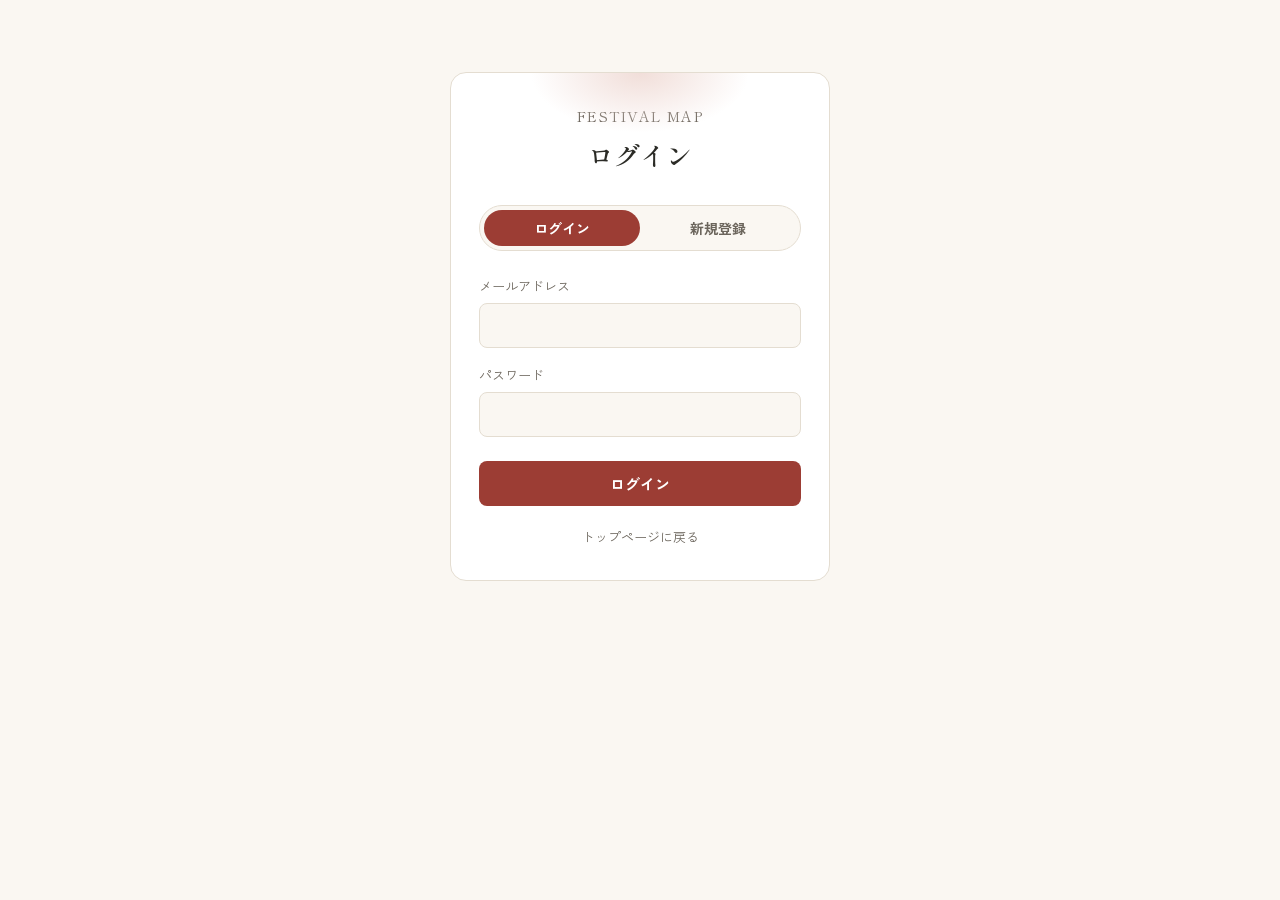
==== auth.html @ f3870a17 "feat: バイブコーディング" ====
<!DOCTYPE html>
<html lang="ja">
<head>
<meta charset="UTF-8">
<meta name="viewport" content="width=device-width, initial-scale=1">
<title>ログイン — Festival Map</title>
<link rel="preconnect" href="https://fonts.googleapis.com">
<link href="https://fonts.googleapis.com/css2?family=Shippori+Mincho:wght@500;600&family=Zen+Kaku+Gothic+New:wght@400;700&display=swap" rel="stylesheet">
<link rel="stylesheet" href="css/style.css">
</head>
<body>
  <div class="card">
    <p class="brand">FESTIVAL MAP</p>
    <h1 id="heading">ログイン</h1>

    <div class="tabs" role="tablist">
      <button class="tab" id="tab-login" role="tab" aria-selected="true">ログイン</button>
      <button class="tab" id="tab-signup" role="tab" aria-selected="false">新規登録</button>
    </div>

    <div class="message" id="message" role="alert"></div>

    <form id="auth-form">
      <div class="field" id="field-name" hidden>
        <label for="display-name">表示名</label>
        <input type="text" id="display-name" autocomplete="nickname" placeholder="例: 山田太郎">
      </div>

      <div class="field">
        <label for="email">メールアドレス</label>
        <input type="email" id="email" autocomplete="email" required>
      </div>

      <div class="field">
        <label for="password">パスワード</label>
        <input type="password" id="password" autocomplete="current-password" required minlength="6">
      </div>

      <button type="submit" class="primary" id="submit-btn">ログイン</button>
    </form>

    <a href="index.html" class="back-link">トップページに戻る</a>
  </div>

  <script type="module" src="js/auth.js"></script>
</body>
</html>
---- css/style.css ----
:root {
    --color-bg: #FAF7F2;
    --color-surface: #FFFFFF;
    --color-ink: #2B2B26;
    --color-ink-soft: #6B655C;
    --color-accent: #9C3D34;
    --color-accent-hover: #7F2F27;
    --color-accent-soft: #F1DED9;
    --color-success: #4B7F52;
    --color-error: #C1443B;
    --color-border: #E4DDD1;
    --font-display: 'Shippori Mincho', serif;
    --font-body: 'Zen Kaku Gothic New', sans-serif;
  }

  * { box-sizing: border-box; }

  body {
    margin: 0;
    min-height: 100vh;
    background: var(--color-bg);
    color: var(--color-ink);
    font-family: var(--font-body);
    display: flex;
    justify-content: center;
    align-items: flex-start;
    padding: 8vh 16px 40px;
    line-height: 1.7;
  }

  .card {
    width: 100%;
    max-width: 380px;
    background: var(--color-surface);
    border: 1px solid var(--color-border);
    border-radius: 16px;
    padding: 32px 28px;
    position: relative;
    overflow: hidden;
  }

  /* 提灯の灯りをイメージした、控えめな上部のグロー */
  .card::before {
    content: '';
    position: absolute;
    top: -60px;
    left: 50%;
    transform: translateX(-50%);
    width: 220px;
    height: 120px;
    background: radial-gradient(ellipse at center, var(--color-accent-soft) 0%, transparent 70%);
    pointer-events: none;
  }

  .brand {
    font-family: var(--font-display);
    font-size: 14px;
    letter-spacing: 0.08em;
    color: var(--color-ink-soft);
    text-align: center;
    margin: 0 0 4px;
  }

  h1 {
    font-family: var(--font-display);
    font-size: 26px;
    font-weight: 600;
    text-align: center;
    margin: 0 0 28px;
    position: relative;
  }

  .tabs {
    display: flex;
    border: 1px solid var(--color-border);
    border-radius: 999px;
    padding: 4px;
    margin-bottom: 24px;
    background: var(--color-bg);
  }

  .tab {
    flex: 1;
    border: none;
    background: transparent;
    padding: 8px 0;
    font-family: var(--font-body);
    font-size: 14px;
    font-weight: 700;
    color: var(--color-ink-soft);
    border-radius: 999px;
    cursor: pointer;
    transition: background 0.15s ease, color 0.15s ease;
  }

  .tab[aria-selected="true"] {
    background: var(--color-accent);
    color: #fff;
  }

  .field {
    margin-bottom: 16px;
  }

  label {
    display: block;
    font-size: 13px;
    color: var(--color-ink-soft);
    margin-bottom: 6px;
  }

  input {
    width: 100%;
    padding: 11px 12px;
    border: 1px solid var(--color-border);
    border-radius: 8px;
    font-size: 15px;
    font-family: var(--font-body);
    background: var(--color-bg);
    color: var(--color-ink);
  }

  input:focus {
    outline: 2px solid var(--color-accent);
    outline-offset: 1px;
    background: var(--color-surface);
  }

  button.primary {
    width: 100%;
    padding: 12px;
    margin-top: 8px;
    border: none;
    border-radius: 8px;
    background: var(--color-accent);
    color: #fff;
    font-family: var(--font-body);
    font-size: 15px;
    font-weight: 700;
    cursor: pointer;
    transition: background 0.15s ease;
  }

  button.primary:hover { background: var(--color-accent-hover); }
  button.primary:disabled { background: var(--color-border); cursor: not-allowed; }

  button.primary:focus-visible,
  .tab:focus-visible {
    outline: 2px solid var(--color-accent);
    outline-offset: 2px;
  }

  .message {
    font-size: 13.5px;
    border-radius: 8px;
    padding: 10px 12px;
    margin-bottom: 16px;
    display: none;
  }

  .message.error {
    display: block;
    background: #FBEAE8;
    color: var(--color-error);
  }

  .message.success {
    display: block;
    background: #E9F2EA;
    color: var(--color-success);
  }

  .back-link {
    display: block;
    text-align: center;
    margin-top: 20px;
    font-size: 13px;
    color: var(--color-ink-soft);
    text-decoration: none;
  }
  .back-link:hover { color: var(--color-accent); }

  @media (prefers-reduced-motion: reduce) {
    .tab, button.primary { transition: none; }
  }

  /* ダッシュボード用の簡易レイアウト */
  .dash-header {
    width: 100%;
    max-width: 480px;
    display: flex;
    justify-content: space-between;
    align-items: center;
    margin-bottom: 20px;
  }

  .dash-header .who {
    font-size: 14px;
    color: var(--color-ink-soft);
  }

  .link-button {
    border: 1px solid var(--color-border);
    background: var(--color-surface);
    color: var(--color-ink-soft);
    font-family: var(--font-body);
    font-size: 13px;
    padding: 8px 14px;
    border-radius: 999px;
    cursor: pointer;
  }
  .link-button:hover { border-color: var(--color-accent); color: var(--color-accent); }
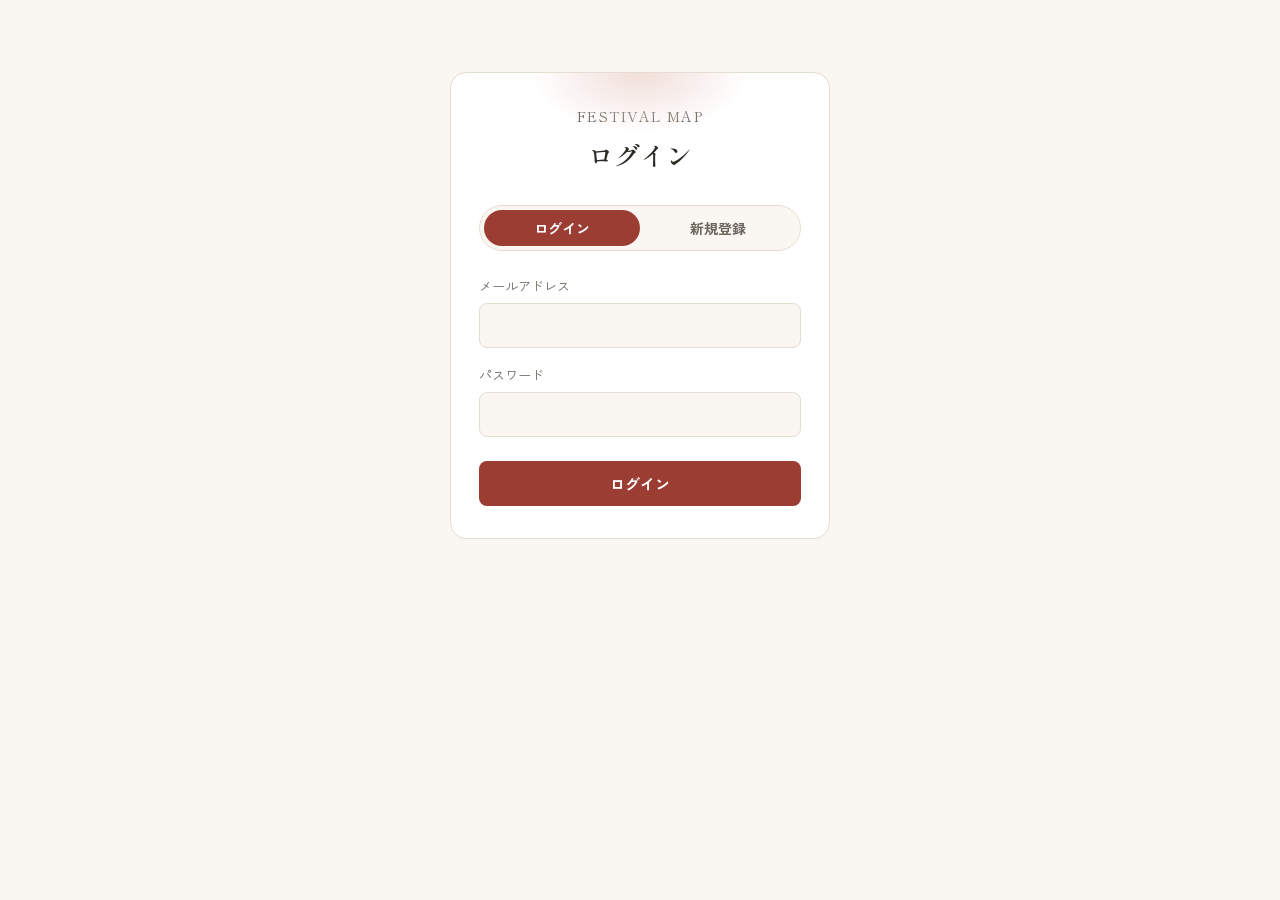
==== commit 3579c0ac: "feat: グループ追加・参加" ====
--- a/auth.html
+++ b/auth.html
@@ -14,8 +14,8 @@
     <h1 id="heading">ログイン</h1>
 
     <div class="tabs" role="tablist">
-      <button class="tab" id="tab-login" role="tab" aria-selected="true">ログイン</button>
-      <button class="tab" id="tab-signup" role="tab" aria-selected="false">新規登録</button>
+      <button class="tab" id="tab-login" type="button" role="tab" aria-selected="true">ログイン</button>
+      <button class="tab" id="tab-signup" type="button" role="tab" aria-selected="false">新規登録</button>
     </div>
 
     <div class="message" id="message" role="alert"></div>
@@ -38,8 +38,6 @@
 
       <button type="submit" class="primary" id="submit-btn">ログイン</button>
     </form>
-
-    <a href="index.html" class="back-link">トップページに戻る</a>
   </div>
 
   <script type="module" src="js/auth.js"></script>
--- a/css/style.css
+++ b/css/style.css
@@ -209,4 +209,102 @@
     border-radius: 999px;
     cursor: pointer;
   }
-  .link-button:hover { border-color: var(--color-accent); color: var(--color-accent); }+  .link-button:hover { border-color: var(--color-accent); color: var(--color-accent); }
+
+  /* グループ機能まわり */
+  .section-title {
+    font-family: var(--font-display);
+    font-size: 18px;
+    margin: 0 0 16px;
+  }
+
+  .group-list {
+    list-style: none;
+    margin: 0;
+    padding: 0;
+  }
+
+  .group-empty {
+    color: var(--color-ink-soft);
+    font-size: 14px;
+    text-align: center;
+    padding: 12px 0;
+  }
+
+  .group-item {
+    display: flex;
+    align-items: center;
+    justify-content: space-between;
+    gap: 10px;
+    padding: 12px 0;
+    border-bottom: 1px solid var(--color-border);
+  }
+  .group-item:last-child { border-bottom: none; }
+
+  .group-item .name {
+    font-weight: 700;
+    font-size: 15px;
+  }
+
+  .badge {
+    display: inline-block;
+    font-size: 11px;
+    font-weight: 700;
+    padding: 3px 9px;
+    border-radius: 999px;
+    background: var(--color-accent-soft);
+    color: var(--color-accent);
+    margin-left: 8px;
+  }
+
+  .button-secondary {
+    border: 1px solid var(--color-border);
+    background: transparent;
+    color: var(--color-ink-soft);
+    font-family: var(--font-body);
+    font-size: 12.5px;
+    padding: 7px 12px;
+    border-radius: 8px;
+    cursor: pointer;
+    white-space: nowrap;
+  }
+  .button-secondary:hover { border-color: var(--color-accent); color: var(--color-accent); }
+
+  /* 招待コード表示モーダル */
+  .modal-backdrop {
+    position: fixed;
+    inset: 0;
+    background: rgba(43, 43, 38, 0.45);
+    display: flex;
+    align-items: center;
+    justify-content: center;
+    padding: 16px;
+    z-index: 10;
+  }
+  .modal-backdrop[hidden] { display: none; }
+
+  .modal {
+    width: 100%;
+    max-width: 340px;
+    background: var(--color-surface);
+    border-radius: 16px;
+    padding: 28px 24px;
+  }
+
+  .modal-note {
+    font-size: 13px;
+    color: var(--color-ink-soft);
+    margin: 0 0 16px;
+  }
+
+  .code-display {
+    font-family: var(--font-display);
+    font-size: 28px;
+    letter-spacing: 0.12em;
+    text-align: center;
+    background: var(--color-bg);
+    border: 1px dashed var(--color-border);
+    border-radius: 10px;
+    padding: 16px 8px;
+    margin-bottom: 16px;
+  }
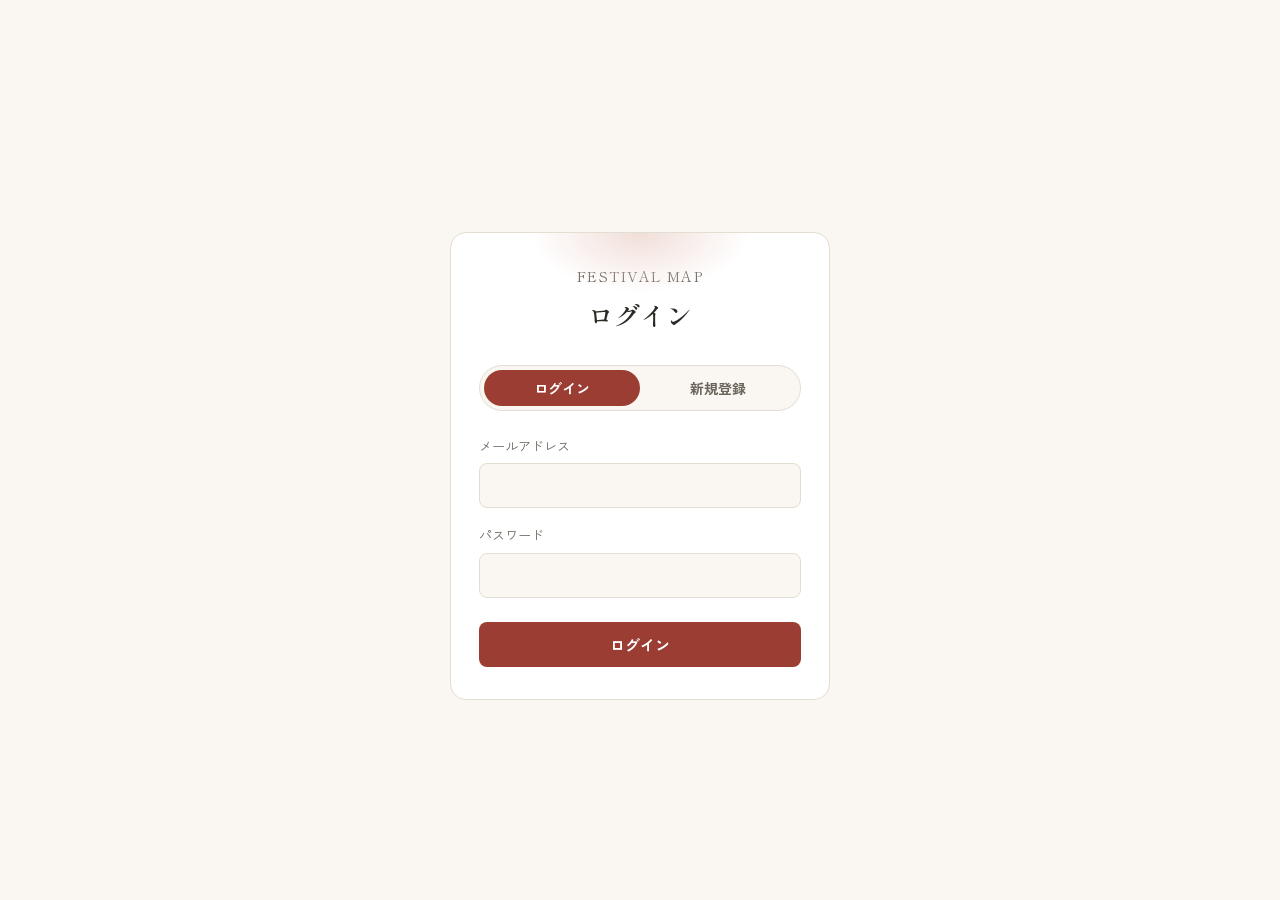
==== commit 580b6479: "fix: レイアウトを修正" ====
--- a/auth.html
+++ b/auth.html
@@ -8,7 +8,7 @@
 <link href="https://fonts.googleapis.com/css2?family=Shippori+Mincho:wght@500;600&family=Zen+Kaku+Gothic+New:wght@400;700&display=swap" rel="stylesheet">
 <link rel="stylesheet" href="css/style.css">
 </head>
-<body>
+<body class="auth-page">
   <div class="card">
     <p class="brand">FESTIVAL MAP</p>
     <h1 id="heading">ログイン</h1>
--- a/css/style.css
+++ b/css/style.css
@@ -22,10 +22,17 @@
     color: var(--color-ink);
     font-family: var(--font-body);
     display: flex;
+    flex-direction: column;
+    align-items: flex-start;
+    justify-content: flex-start;
+    padding: 0 16px 40px;
+    line-height: 1.7;
+  }
+
+  body.auth-page {
+    align-items: center;
     justify-content: center;
-    align-items: flex-start;
     padding: 8vh 16px 40px;
-    line-height: 1.7;
   }
 
   .card {
@@ -184,17 +191,55 @@
     .tab, button.primary { transition: none; }
   }
 
-  /* ダッシュボード用の簡易レイアウト */
-  .dash-header {
-    width: 100%;
-    max-width: 480px;
-    display: flex;
+  /* 統一ナビゲーションバー */
+  .app-nav {
+    width: 100%;
+    max-width: none;
+    display: flex;
+    flex-wrap: wrap;
+    align-items: center;
     justify-content: space-between;
+    gap: 10px 16px;
+    padding: 14px 18px;
+    margin: 0 0 20px;
+    background: var(--color-surface);
+    border: 1px solid var(--color-border);
+    border-top: none;
+    border-left: none;
+    border-right: none;
+    border-radius: 0;
+  }
+  .app-nav.wide { max-width: none; }
+  .app-nav .who {
+    font-size: 13px;
+    color: var(--color-ink-soft);
+    white-space: nowrap;
+  }
+  .app-nav-links {
+    display: flex;
+    gap: 6px;
+    flex-wrap: wrap;
+  }
+  .app-nav-right {
+    display: flex;
     align-items: center;
-    margin-bottom: 20px;
-  }
-
-  .dash-header .who {
+    gap: 10px;
+    flex-wrap: wrap;
+  }
+  .nav-event-select {
+    font-size: 13px;
+    padding: 6px 10px;
+    border-radius: 999px;
+    width: auto;
+  }
+
+  @media (max-width: 640px) {
+    .app-nav { justify-content: center; text-align: center; }
+    .app-nav .who { width: 100%; text-align: center; }
+    .app-nav-links, .app-nav-right { justify-content: center; width: 100%; }
+  }
+
+  .who {
     font-size: 14px;
     color: var(--color-ink-soft);
   }
@@ -208,6 +253,8 @@
     padding: 8px 14px;
     border-radius: 999px;
     cursor: pointer;
+    text-decoration: none;
+    display: inline-block;
   }
   .link-button:hover { border-color: var(--color-accent); color: var(--color-accent); }
 
@@ -217,6 +264,15 @@
     font-size: 18px;
     margin: 0 0 16px;
   }
+
+  .card-header-row {
+    display: flex;
+    align-items: center;
+    justify-content: space-between;
+    gap: 10px;
+    margin-bottom: 16px;
+  }
+  .card-header-row .section-title { margin: 0; }
 
   .group-list {
     list-style: none;
@@ -267,6 +323,8 @@
     border-radius: 8px;
     cursor: pointer;
     white-space: nowrap;
+    text-decoration: none;
+    display: inline-block;
   }
   .button-secondary:hover { border-color: var(--color-accent); color: var(--color-accent); }
 
@@ -307,4 +365,290 @@
     border-radius: 10px;
     padding: 16px 8px;
     margin-bottom: 16px;
+  }
+
+  /* ナビゲーション */
+  .top-nav {
+    width: 100%;
+    max-width: 480px;
+    display: flex;
+    gap: 8px;
+    margin-bottom: 16px;
+  }
+  .nav-link {
+    font-size: 13px;
+    font-weight: 700;
+    text-decoration: none;
+    color: var(--color-ink-soft);
+    padding: 6px 14px;
+    border-radius: 999px;
+    border: 1px solid transparent;
+  }
+  .nav-link:hover { color: var(--color-accent); }
+  .nav-link.is-active {
+    color: var(--color-accent);
+    border-color: var(--color-border);
+    background: var(--color-surface);
+  }
+
+  /* フォーム部品の共通拡張 */
+  select, textarea {
+    width: 100%;
+    padding: 11px 12px;
+    border: 1px solid var(--color-border);
+    border-radius: 8px;
+    font-size: 15px;
+    font-family: var(--font-body);
+    background: var(--color-bg);
+    color: var(--color-ink);
+  }
+  select:focus, textarea:focus {
+    outline: 2px solid var(--color-accent);
+    outline-offset: 1px;
+    background: var(--color-surface);
+  }
+  textarea { resize: vertical; min-height: 60px; }
+
+  .field-row {
+    display: flex;
+    gap: 12px;
+  }
+  .field-row .field { flex: 1; }
+
+  .quick-add-toggle {
+    background: none;
+    border: none;
+    color: var(--color-accent);
+    font-size: 13px;
+    font-family: var(--font-body);
+    cursor: pointer;
+    padding: 4px 0 12px;
+    text-align: left;
+  }
+
+  .quick-add-box {
+    display: flex;
+    gap: 8px;
+    margin-bottom: 16px;
+  }
+  .quick-add-box input { flex: 1; }
+  .quick-add-box[hidden] { display: none; }
+
+  .member-chips {
+    display: flex;
+    flex-wrap: wrap;
+    gap: 6px;
+    margin: 0 0 20px;
+    padding: 0;
+    list-style: none;
+  }
+  .member-chips li {
+    font-size: 12.5px;
+    background: var(--color-bg);
+    border: 1px solid var(--color-border);
+    border-radius: 999px;
+    padding: 4px 12px;
+  }
+  .member-chips .empty {
+    color: var(--color-ink-soft);
+    border: none;
+    background: none;
+    padding: 0;
+  }
+
+  /* シフト一覧 */
+  .shift-list {
+    list-style: none;
+    margin: 0;
+    padding: 0;
+  }
+  .shift-item {
+    padding: 14px 0;
+    border-bottom: 1px solid var(--color-border);
+  }
+  .shift-item:last-child { border-bottom: none; }
+  .shift-item .top-row {
+    display: flex;
+    justify-content: space-between;
+    align-items: baseline;
+    gap: 8px;
+  }
+  .shift-item .time {
+    font-family: var(--font-display);
+    font-weight: 600;
+    font-size: 15px;
+  }
+  .shift-item .who-name { font-size: 13.5px; color: var(--color-ink-soft); }
+  .shift-item .meta {
+    font-size: 12.5px;
+    color: var(--color-ink-soft);
+    margin-top: 4px;
+  }
+  .shift-item .note {
+    font-size: 13px;
+    margin-top: 6px;
+  }
+
+  .helper-text {
+    margin: -6px 0 16px;
+    color: var(--color-ink-soft);
+    font-size: 13px;
+  }
+
+  .subsection-title {
+    font-family: var(--font-body);
+    font-size: 14px;
+    font-weight: 700;
+    margin: 0 0 10px;
+  }
+
+  .compact-list {
+    list-style: none;
+    margin: 0;
+    padding: 0;
+  }
+
+  .compact-list li {
+    padding: 8px 0;
+    border-bottom: 1px solid var(--color-border);
+    font-size: 13.5px;
+  }
+  .compact-list li:last-child { border-bottom: none; }
+
+  .events-layout {
+    width: 100%;
+    max-width: 1120px;
+    display: flex;
+    flex-direction: column;
+    gap: 20px;
+  }
+
+  .events-layout .card {
+    max-width: none;
+  }
+
+  .event-summary-grid {
+    display: grid;
+    grid-template-columns: repeat(2, minmax(0, 1fr));
+    gap: 16px;
+  }
+
+  .event-map-shell {
+    display: grid;
+    gap: 10px;
+    margin-bottom: 10px;
+  }
+
+  #event-booth-map {
+    width: 100%;
+    height: 280px;
+    border: 1px solid var(--color-border);
+    border-radius: 12px;
+  }
+
+  .map-hint.static {
+    position: static;
+    margin: 0;
+  }
+
+  /* マップページ */
+  body.map-page {
+    padding: 0 0 40px;
+    max-width: none;
+  }
+
+  .map-layout {
+    width: 100%;
+    max-width: none;
+    display: flex;
+    gap: 20px;
+    align-items: flex-start;
+    margin: 0;
+  }
+
+  .map-pane {
+    flex: 7 1 0;
+    position: relative;
+    min-width: 0;
+  }
+
+  #leaflet-map {
+    width: 100%;
+    height: 72vh;
+    min-height: 420px;
+    border-radius: 16px;
+    border: 1px solid var(--color-border);
+  }
+
+  .map-hint {
+    position: absolute;
+    top: 12px;
+    left: 12px;
+    right: 12px;
+    background: var(--color-surface);
+    border: 1px solid var(--color-border);
+    border-radius: 8px;
+    padding: 8px 12px;
+    font-size: 13px;
+    z-index: 500;
+  }
+  .map-hint[hidden] { display: none; }
+
+  .side-pane {
+    flex: 3 1 0;
+    max-width: 340px;
+    display: flex;
+    flex-direction: column;
+    gap: 20px;
+  }
+
+  .group-checkbox-list {
+    display: flex;
+    flex-direction: column;
+    gap: 10px;
+  }
+  .group-checkbox-list label {
+    display: flex;
+    align-items: center;
+    gap: 8px;
+    font-size: 13.5px;
+    cursor: pointer;
+  }
+  .group-checkbox-list input[type="checkbox"] {
+    width: 16px;
+    height: 16px;
+    accent-color: var(--color-accent);
+  }
+
+  .onshift-item {
+    display: flex;
+    justify-content: space-between;
+    gap: 8px;
+    font-size: 13.5px;
+    padding: 8px 0;
+    border-bottom: 1px solid var(--color-border);
+  }
+  .onshift-item:last-child { border-bottom: none; }
+  .onshift-item .booth { color: var(--color-ink-soft); }
+
+  .booth-popup h3 {
+    font-family: var(--font-display);
+    font-size: 15px;
+    margin: 0 0 6px;
+  }
+  .booth-popup .popup-section {
+    font-size: 12.5px;
+    margin-bottom: 6px;
+  }
+  .booth-popup .popup-section .label {
+    font-weight: 700;
+    color: var(--color-ink-soft);
+    display: block;
+    margin-bottom: 2px;
+  }
+
+  @media (max-width: 760px) {
+    .map-layout { flex-direction: column; }
+    .side-pane { max-width: none; width: 100%; }
+    #leaflet-map { height: 55vh; }
   }
